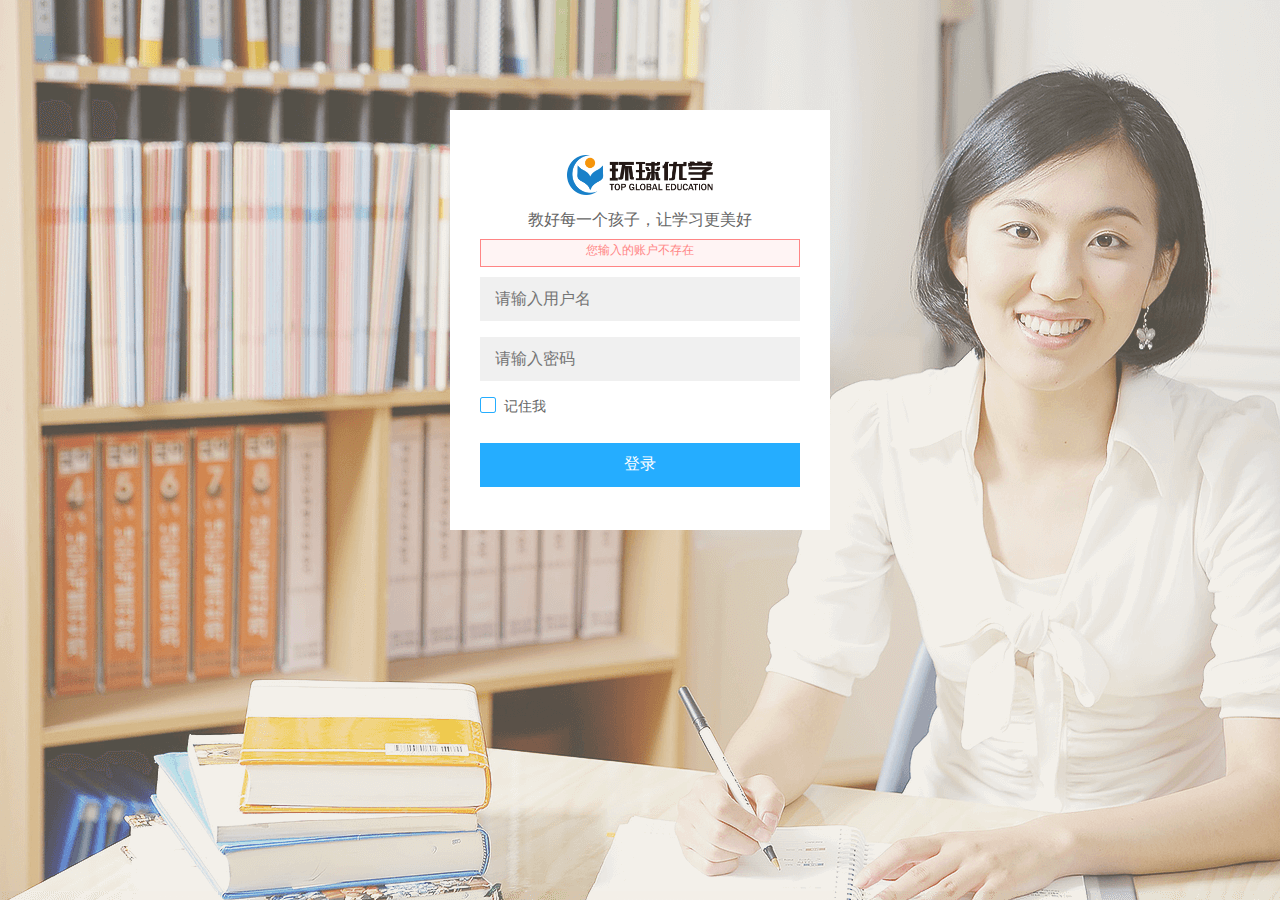
==== index.html @ d29e45f5 "first commit" ====
<!DOCTYPE html>
<html lang="en">
<head>
    <meta charset="UTF-8">
    <title>Title</title>
    <link href="./css/typo.css" rel="stylesheet" type="text/css">
    <link href="./css/index.css" rel="stylesheet" type="text/css">
</head>
<body>
    <div class="container">
        <div class="main">
            <div class="load-image"></div>
            <p class="text">教好每一个孩子，让学习更美好</p>
            <p class="error">您输入的账户不存在</p>
            <input class="user" type="text" placeholder="请输入用户名">
            <input class="user" type="text" placeholder="请输入密码">
            <div class="check">
                <input type="checkbox" id="remember">
                <label for="remember">
                    <span class="check-image"></span>
                    <span class="check-text">记住我</span>
                </label>

            </div>
            <button>登录</button>
        </div>
    </div>
</body>
</html>
---- css/typo.css ----
@charset "utf-8";

/* 防止用户自定义背景颜色对网页的影响，添加让用户可以自定义字体 */
html {
  color: #333;
  background: #fff;
  -webkit-text-size-adjust: 100%;
  -ms-text-size-adjust: 100%;
  text-rendering: optimizelegibility;
}

/* 如果你的项目仅支持 IE9+ | Chrome | Firefox 等，推荐在 <html> 中添加 .borderbox 这个 class */
html.borderbox *, html.borderbox *:before, html.borderbox *:after {
  -moz-box-sizing: border-box;
  -webkit-box-sizing: border-box;
  box-sizing: border-box;
}

/* 内外边距通常让各个浏览器样式的表现位置不同 */
body, dl, dt, dd, ul, ol, li, h1, h2, h3, h4, h5, h6, pre, code, form, fieldset, legend, input, textarea, p, blockquote, th, td, hr, button, article, aside, details, figcaption, figure, footer, header, menu, nav, section {
  margin: 0;
  padding: 0;
}

/* 重设 HTML5 标签, IE 需要在 js 中 createElement(TAG) */
article, aside, details, figcaption, figure, footer, header, menu, nav, section {
  display: block;
}

/* HTML5 媒体文件跟 img 保持一致 */
audio, canvas, video {
  display: inline-block;
}

/* 要注意表单元素并不继承父级 font 的问题 */
body, button, input, select, textarea {
  font: 300 1em/1.8 PingFang SC, Lantinghei SC, Microsoft Yahei, Hiragino Sans GB, Microsoft Sans Serif, WenQuanYi Micro Hei, sans-serif;
}

button::-moz-focus-inner,
input::-moz-focus-inner {
  padding: 0;
  border: 0;
}

/* 去掉各Table cell 的边距并让其边重合 */
table {
  border-collapse: collapse;
  border-spacing: 0;
}

/* 去除默认边框 */
fieldset, img {
  border: 0;
}

/* 块/段落引用 */
blockquote {
  position: relative;
  color: #999;
  font-weight: 400;
  border-left: 1px solid #1abc9c;
  padding-left: 1em;
  margin: 1em 3em 1em 2em;
}

@media only screen and ( max-width: 640px ) {
  blockquote {
    margin: 1em 0;
  }
}

/* Firefox 以外，元素没有下划线，需添加 */
acronym, abbr {
  border-bottom: 1px dotted;
  font-variant: normal;
}

/* 添加鼠标问号，进一步确保应用的语义是正确的（要知道，交互他们也有洁癖，如果你不去掉，那得多花点口舌） */
abbr {
  cursor: help;
}

/* 一致的 del 样式 */
del {
  text-decoration: line-through;
}

address, caption, cite, code, dfn, em, th, var {
  font-style: normal;
  font-weight: 400;
}

/* 去掉列表前的标识, li 会继承，大部分网站通常用列表来很多内容，所以应该当去 */
ul, ol {
  list-style: none;
}

/* 对齐是排版最重要的因素, 别让什么都居中 */
caption, th {
  text-align: left;
}

q:before, q:after {
  content: '';
}

/* 统一上标和下标 */
sub, sup {
  font-size: 75%;
  line-height: 0;
  position: relative;
}

:root sub, :root sup {
  vertical-align: baseline; /* for ie9 and other modern browsers */
}

sup {
  top: -0.5em;
}

sub {
  bottom: -0.25em;
}

/* 让链接在 hover 状态下显示下划线 */
a {
  color: #1abc9c;
}

a:hover {
  text-decoration: underline;
}

.typo a {
  border-bottom: 1px solid #1abc9c;
}

.typo a:hover {
  border-bottom-color: #555;
  color: #555;
  text-decoration: none;
}

/* 默认不显示下划线，保持页面简洁 */
ins, a {
  text-decoration: none;
}

/* 专名号：虽然 u 已经重回 html5 Draft，但在所有浏览器中都是可以使用的，
 * 要做到更好，向后兼容的话，添加 class="typo-u" 来显示专名号
 * 关于 <u> 标签：http://www.whatwg.org/specs/web-apps/current-work/multipage/text-level-semantics.html#the-u-element
 * 被放弃的是 4，之前一直搞错 http://www.w3.org/TR/html401/appendix/changes.html#idx-deprecated
 * 一篇关于 <u> 标签的很好文章：http://html5doctor.com/u-element/
 */
u, .typo-u {
  text-decoration: underline;
}

/* 标记，类似于手写的荧光笔的作用 */
mark {
  background: #fffdd1;
  border-bottom: 1px solid #ffedce;
  padding: 2px;
  margin: 0 5px;
}

/* 代码片断 */
pre, code, pre tt {
  font-family: Courier, 'Courier New', monospace;
}

pre {
  background: #f8f8f8;
  border: 1px solid #ddd;
  padding: 1em 1.5em;
  display: block;
  -webkit-overflow-scrolling: touch;
}

/* 一致化 horizontal rule */
hr {
  border: none;
  border-bottom: 1px solid #cfcfcf;
  margin-bottom: 0.8em;
  height: 10px;
}

/* 底部印刷体、版本等标记 */
small, .typo-small,
  /* 图片说明 */
figcaption {
  font-size: 0.9em;
  color: #888;
}

strong, b {
  font-weight: bold;
  color: #000;
}

/* 可拖动文件添加拖动手势 */
[draggable] {
  cursor: move;
}

.clearfix:before, .clearfix:after {
  content: "";
  display: table;
}

.clearfix:after {
  clear: both;
}

.clearfix {
  zoom: 1;
}

/* 强制文本换行 */
.textwrap, .textwrap td, .textwrap th {
  word-wrap: break-word;
  word-break: break-all;
}

.textwrap-table {
  table-layout: fixed;
}

/* 提供 serif 版本的字体设置: iOS 下中文自动 fallback 到 sans-serif */
.serif {
  font-family: Palatino, Optima, Georgia, serif;
}

/* 保证块/段落之间的空白隔行 */
.typo p, .typo pre, .typo ul, .typo ol, .typo dl, .typo form, .typo hr, .typo table,
.typo-p, .typo-pre, .typo-ul, .typo-ol, .typo-dl, .typo-form, .typo-hr, .typo-table, blockquote {
  margin-bottom: 1.2em
}

h1, h2, h3, h4, h5, h6 {
  font-family: PingFang SC, Verdana, Helvetica Neue, Microsoft Yahei, Hiragino Sans GB, Microsoft Sans Serif, WenQuanYi Micro Hei, sans-serif;
  font-weight: 100;
  color: #000;
  line-height: 1.35;
}

/* 标题应该更贴紧内容，并与其他块区分，margin 值要相应做优化 */
.typo h1, .typo h2, .typo h3, .typo h4, .typo h5, .typo h6,
.typo-h1, .typo-h2, .typo-h3, .typo-h4, .typo-h5, .typo-h6 {
  margin-top: 1.2em;
  margin-bottom: 0.6em;
  line-height: 1.35;
}

.typo h1, .typo-h1 {
  font-size: 2em;
}

.typo h2, .typo-h2 {
  font-size: 1.8em;
}

.typo h3, .typo-h3 {
  font-size: 1.6em;
}

.typo h4, .typo-h4 {
  font-size: 1.4em;
}

.typo h5, .typo h6, .typo-h5, .typo-h6 {
  font-size: 1.2em;
}

/* 在文章中，应该还原 ul 和 ol 的样式 */
.typo ul, .typo-ul {
  margin-left: 1.3em;
  list-style: disc;
}

.typo ol, .typo-ol {
  list-style: decimal;
  margin-left: 1.9em;
}

.typo li ul, .typo li ol, .typo-ul ul, .typo-ul ol, .typo-ol ul, .typo-ol ol {
  margin-bottom: 0.8em;
  margin-left: 2em;
}

.typo li ul, .typo-ul ul, .typo-ol ul {
  list-style: circle;
}

/* 同 ul/ol，在文章中应用 table 基本格式 */
.typo table th, .typo table td, .typo-table th, .typo-table td, .typo table caption {
  border: 1px solid #ddd;
  padding: 0.5em 1em;
  color: #666;
}

.typo table th, .typo-table th {
  background: #fbfbfb;
}

.typo table thead th, .typo-table thead th {
  background: #f1f1f1;
}

.typo table caption {
  border-bottom: none;
}

/* 去除 webkit 中 input 和 textarea 的默认样式  */
.typo-input, .typo-textarea {
  -webkit-appearance: none;
  border-radius: 0;
}

.typo-em, .typo em, legend, caption {
  color: #000;
  font-weight: inherit;
}

/* 着重号，只能在少量（少于100个字符）且全是全角字符的情况下使用 */
.typo-em {
  position: relative;
}

.typo-em:after {
  position: absolute;
  top: 0.65em;
  left: 0;
  width: 100%;
  overflow: hidden;
  white-space: nowrap;
  content: "・・・・・・・・・・・・・・・・・・・・・・・・・・・・・・・・・・・・・・・・・・・・・・・・・・・・・・・・・・・・・・・・・・・・・・・・・・・・・・・・・・・・・・・・・・・・・・・・・・・・";
}

/* Responsive images */
.typo img {
  max-width: 100%;
}


input,button,select,textarea{outline:none}
textarea{resize:none}
---- css/index.css ----
* {
    box-sizing: border-box;
}
html {
    height: 100%;
    margin: 0;
}

body {
    height: 100%;
    background-color: #fff;
    /*background-color: rgb(219,194,187);*/
}

input, button, select, textarea {
    outline:none;
    border-style: none;
}

textarea{
    resize:none;
}

.container {
    display: flex;
    justify-content: center;
    align-items: center;
    margin: 0 auto;
    height: 100%;
    min-width: 560px;
    max-width: 1980px;
    background: url('../img/background.png') no-repeat;
    background-size: cover;
}

.main {
    width: 380px;
    height: 420px;
    padding: 30px;
    background: #fff;
    transform: translateY(-130px);

}

.main .load-image {
    height: 70px;
    background: url('../img/logo.png') center no-repeat;
    background-size: 146px;
}

.main .text {
    margin-top: -4px;
    font-size: 16px;
    color: #666666;
    text-align: center;
}

.main .error {
    margin-top: 4px;
    margin-bottom: 2px;
    display: block;
    text-align: center;
    font-size: 12px;
    height: 28px;
    color: #ff8585;
    border: 1px solid #ff8585;
    background-color: #fff4f4;
}

.main .user {
    margin: 8px 0;
    width: 100%;
    height: 44px;
    font-size: 16px;
    cursor: text;
    color: #666666;
    padding-left: 15px;
    background-color: #f0f0f0;
}

.main .user:focus {
    padding-left: 13px;
    border-left: 2px solid #25adff;
}

.main .check {
    padding-top: 5px;
    padding-bottom: 20px;
}

.check .check-image {
    display: inline-block;
    width: 16px;
    height: 16px;
    background: url('../img/check_icon1.png') no-repeat center;
    background-size: 16px 16px;
}

.check .check-text {
    vertical-align: top;
    font-size: 14px;
    color: #666666;
    padding-left: 8px;
    -moz-user-select:none; // 文字不让选中
    -khtml-user-select:none;
    -webkit-user-select:none;
}

.check input {
    opacity: 0;
    position: absolute;
}

.check input:checked + label .check-image{
    background: url('../img/check_icon2.png') no-repeat center;
    background-size: 16px 16px;
}

.check label {
    font-size: 0;
    padding: 8px 10px 8px 0;
}

.main button {
    display: block;
    width: 100%;
    height: 44px;
    cursor: pointer;
    background-color: #25adff;
    font-size: 16px;
    color: #ffffff;
}
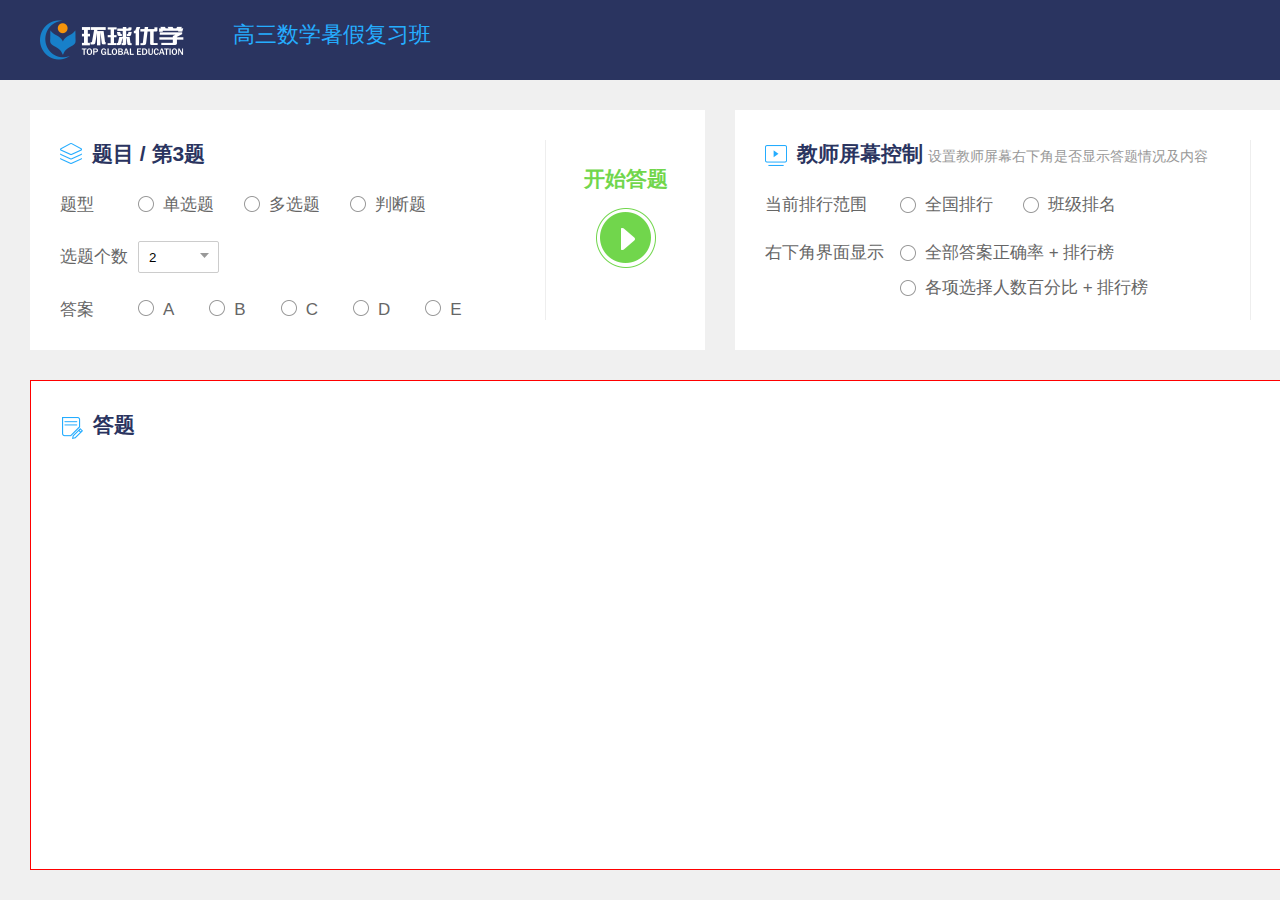
==== commit ccf900a9: "left and right" ====
--- a/index.html
+++ b/index.html
@@ -3,26 +3,152 @@
 <head>
     <meta charset="UTF-8">
     <title>Title</title>
-    <link href="./css/typo.css" rel="stylesheet" type="text/css">
-    <link href="./css/index.css" rel="stylesheet" type="text/css">
+    <link rel="stylesheet" href="./css/style.css">
+    <link rel="stylesheet" href="./css/index.css">
 </head>
 <body>
     <div class="container">
+        <div class="layer">
+            <div class="layer-main">
+                <span class="layer-title">选择课程</span>
+                <!--<div class="layer-select">-->
+                    <!--<label class="layer-text" for="layer-input">选择课程</label>-->
+                    <!--<select name="" id="">-->
+                        <!--<option>一年级数学暑期提高班</option>-->
+                        <!--<option>二年级数学暑期提高班</option>-->
+                        <!--<option>三年级数学暑期提高班</option>-->
+                        <!--<option>四年级数学暑期提高班</option>-->
+                        <!--<option>五年级数学暑期提高班</option>-->
+                    <!--</select>-->
+                <!--</div>-->
+                <label class="layer-text" for="layer-input">选择课程</label>
+                <div class="layer-choice">
+                    <input type="text" id="layer-input" placeholder="四年级数学暑期提高班">
+                    <ul>
+                        <li>一年级数学暑期提高班</li>
+                        <li>二年级数学暑期提高班</li>
+                        <li>三年级数学暑期提高班</li>
+                        <li>四年级数学暑期提高班</li>
+                        <li>五年级数学暑期提高班</li>
+                        <li>六年级数学暑期提高班</li>
+                        <li>七年级数学暑期提高班</li>
+                    </ul></div>
+                <button class="login">开始上课</button>
+            </div>
+        </div>
+        <header>
+            <p class="logo"></p>
+            <span class="title">高三数学暑假复习班</span>
+            <span class="header-right">退出</span>
+            <span class="header-right user">JayLiu</span>
+        </header>
         <div class="main">
-            <div class="load-image"></div>
-            <p class="text">教好每一个孩子，让学习更美好</p>
-            <p class="error">您输入的账户不存在</p>
-            <input class="user" type="text" placeholder="请输入用户名">
-            <input class="user" type="text" placeholder="请输入密码">
-            <div class="check">
-                <input type="checkbox" id="remember">
-                <label for="remember">
-                    <span class="check-image"></span>
-                    <span class="check-text">记住我</span>
-                </label>
-
+            <div class="main-top">
+                <div class="main-left">
+                    <div class="content">
+                        <span class="title">题目 / 第3题</span>
+                        <div class="choice question-type">
+                            <span class="text">题型</span>
+                            <label>
+                                <input type="radio" name="question-type">
+                                <span class="check-image"></span>
+                                <span class="check-text">单选题</span>
+                            </label>
+                            <label>
+                                <input type="radio" name="question-type">
+                                <span class="check-image"></span>
+                                <span class="check-text">多选题</span>
+                            </label>
+                            <label>
+                                <input type="radio" name="question-type">
+                                <span class="check-image"></span>
+                                <span class="check-text">判断题</span>
+                            </label>
+                        </div>
+                        <div class="choice number">
+                            <span class="text">选题个数</span>
+                            <select name="" id="">
+                                <option value="">2</option>
+                                <option value="">3</option>
+                                <option value="">4</option>
+                                <option value="">5</option>
+                            </select>
+                        </div>
+                        <div class="choice answer">
+                            <span class="text">答案</span>
+                            <label>
+                                <input type="checkbox" name="answer">
+                                <span class="check-image"></span>
+                                <span class="check-text">A</span>
+                            </label>
+                            <label>
+                                <input type="checkbox" name="answer">
+                                <span class="check-image"></span>
+                                <span class="check-text">B</span>
+                            </label>
+                            <label>
+                                <input type="checkbox" name="answer">
+                                <span class="check-image"></span>
+                                <span class="check-text">C</span>
+                            </label>
+                            <label>
+                                <input type="checkbox" name="answer">
+                                <span class="check-image"></span>
+                                <span class="check-text">D</span>
+                            </label>
+                            <label>
+                                <input type="checkbox" name="answer">
+                                <span class="check-image"></span>
+                                <span class="check-text">E</span>
+                            </label>
+                        </div>
+                    </div>
+                    <div class="operate">
+                        <span class="text">开始答题</span>
+                    </div>
+                </div>
+                <div class="main-right">
+                    <div class="content">
+                        <span class="title">教师屏幕控制</span>
+                        <span class="spec">设置教师屏幕右下角是否显示答题情况及内容</span>
+                        <div class="choice range">
+                            <span class="text">当前排行范围</span>
+                            <label>
+                                <input type="radio" name="range">
+                                <span class="check-image"></span>
+                                <span class="check-text">全国排行</span>
+                            </label>
+                            <label>
+                                <input type="radio" name="range">
+                                <span class="check-image"></span>
+                                <span class="check-text">班级排名</span>
+                            </label>
+                        </div>
+                        <div class="choice show">
+                            <span class="text">右下角界面显示</span>
+                            <label>
+                            <input type="radio" name="range">
+                            <span class="check-image"></span>
+                            <span class="check-text">各项选择人数百分比 + 排行榜</span>
+                        </label>
+                            <label>
+                                <input type="radio" name="range">
+                                <span class="check-image"></span>
+                                <span class="check-text">全部答案正确率 + 排行榜</span>
+                            </label>
+                        </div>
+                    </div>
+                    <div class="operate">
+                        <span class="text">排行榜</span>
+                        <span class="text">显示中</span>
+                    </div>
+                </div>
             </div>
-            <button>登录</button>
+            <div class="main-bottom">
+                <div class="content">
+                    <span class="title">答题</span>
+                </div>
+            </div>
         </div>
     </div>
 </body>
--- a/css/style.css
+++ b/css/style.css
@@ -0,0 +1,54 @@
+* {
+    box-sizing: border-box;
+    padding: 0;
+    margin: 0;
+}
+
+html {
+    height: 100%;
+    margin: 0;
+}
+
+body {
+    height: 100%;
+    background-color: #fff;
+    font-family: "Microsoft YaHei", Arial, Verdana, Helvetica, sans-serif;
+    font-size: 14px;
+    /*background-color: rgb(219,194,187);*/
+}
+
+input, button, select, textarea {
+    outline:none;
+    border-style: none;
+}
+
+textarea{
+    resize:none;
+}
+
+a{
+    outline: none;
+    text-decoration:none;
+}
+
+a:focus, a:active, a:hover, a:link{
+    outline: none;
+    text-decoration: none;
+}
+
+h1, h2, h3, h4, h5 {
+    font-family: 'Open Sans', sans-serif;
+}
+
+label {
+    font-weight: 500;
+}
+
+hr {
+    border-color: #ddd;
+}
+
+ul, li {
+    text-decoration: none;
+    list-style-type: none;
+}--- a/css/index.css
+++ b/css/index.css
@@ -1,129 +1,145 @@
-* {
-    box-sizing: border-box;
-}
-html {
+/*container*/
+.container {
+    width: 1440px;
+    margin: 0 auto;
+}
+
+/*----------浮层layer----------*/
+.layer {
+    position: fixed;
+    display: none;
+    /*display: flex;*/
+    align-items: center;
+    justify-content: center;
+    width: 100%;
     height: 100%;
-    margin: 0;
-}
-
-body {
-    height: 100%;
-    background-color: #fff;
-    /*background-color: rgb(219,194,187);*/
-}
-
-input, button, select, textarea {
-    outline:none;
-    border-style: none;
-}
-
-textarea{
-    resize:none;
-}
-
-.container {
-    display: flex;
-    justify-content: center;
-    align-items: center;
-    margin: 0 auto;
-    height: 100%;
-    min-width: 560px;
-    max-width: 1980px;
-    background: url('../img/background.png') no-repeat;
-    background-size: cover;
-}
-
-.main {
-    width: 380px;
-    height: 420px;
+    z-index: 5;
+    background-color: #2a3460;
+    opacity: 0.7;
+}
+
+.layer-main {
+    position: relative;
+    width: 576px;
+    height: 360px;
     padding: 30px;
-    background: #fff;
-    transform: translateY(-130px);
-
-}
-
-.main .load-image {
-    height: 70px;
-    background: url('../img/logo.png') center no-repeat;
-    background-size: 146px;
-}
-
-.main .text {
-    margin-top: -4px;
+    background-color: #ffffff;
+    border: 1px solid red;
+}
+
+.layer-main .layer-title {
+    font-size: 21px;
+    line-height: 30px;
+    color: #2a3460;
+    padding-left: 32px;
+    margin-bottom: 30px;
+}
+
+.layer-main .layer-title:before {
+    content: url('../img/book.png');
+    display: block;
+    position: absolute;
+    width: 22px;
+    height: 22px;
+    margin-left: -32px;
+    margin-top: 4px;
+}
+
+.layer-main .layer-text {
+    vertical-align: top;
+    font-size: 17px;
+    color: #666666;
+    line-height: 30px;
+    /*margin-right: 30px;*/
+}
+
+/*.layer-main select {*/
+    /*border: 1px solid #eeeeee;*/
+    /*background: #ffffff;*/
+    /*font-size: 16px;*/
+    /*line-height: 1;*/
+    /*height: 36px;*/
+    /*width: 320px;*/
+    /*border-radius: 4px;*/
+    /*padding: 0 10px;*/
+/*}*/
+
+.layer-main .layer-choice {
+    display: inline-block;
+    position: absolute;
+    left: 128px;
+}
+
+.layer-main #layer-input {
+    border: 1px solid #eeeeee;
+    background: #ffffff;
     font-size: 16px;
-    color: #666666;
-    text-align: center;
-}
-
-.main .error {
-    margin-top: 4px;
-    margin-bottom: 2px;
-    display: block;
-    text-align: center;
-    font-size: 12px;
-    height: 28px;
-    color: #ff8585;
-    border: 1px solid #ff8585;
-    background-color: #fff4f4;
-}
-
-.main .user {
-    margin: 8px 0;
-    width: 100%;
-    height: 44px;
+    line-height: 36px;
+    width: 320px;
+    border-radius: 4px;
+    padding: 0 10px;
+}
+
+.layer-main .layer-choice:before {
+    position: absolute;
+    right: 11px;
+    content: url('../img/choice.png');
+    display: block;
+    width: 9px;
+    height: 5px;
+}
+
+.layer-main .layer-choice ul {
+    position: relative;  // 为了z-index
+    width: 320px;
+    height: 180px;
+    overflow: auto;
+    border: 1px solid #eeeeee;
+    z-index: 6;
+}
+
+.layer-main .layer-choice ul::-webkit-scrollbar-corner {
+    display: none;
+    width: 0;
+    height: 0;
+}
+
+.layer-main .layer-choice ul::-webkit-scrollbar {
+    width: 5px;
+    background-color: #ffffff; /* or add it to the track */
+}
+/* Add a thumb */
+.layer-main .layer-choice ul::-webkit-scrollbar-thumb {
+    background: #d8d8d8;
+    border-radius: 2px;
+    height: 100px;
+}
+
+.layer-main .layer-choice li {
+    border-bottom: 1px solid #eeeeee;
+    background: #ffffff;
     font-size: 16px;
-    cursor: text;
-    color: #666666;
-    padding-left: 15px;
-    background-color: #f0f0f0;
-}
-
-.main .user:focus {
-    padding-left: 13px;
-    border-left: 2px solid #25adff;
-}
-
-.main .check {
-    padding-top: 5px;
-    padding-bottom: 20px;
-}
-
-.check .check-image {
-    display: inline-block;
-    width: 16px;
-    height: 16px;
-    background: url('../img/check_icon1.png') no-repeat center;
-    background-size: 16px 16px;
-}
-
-.check .check-text {
-    vertical-align: top;
-    font-size: 14px;
-    color: #666666;
-    padding-left: 8px;
-    -moz-user-select:none; // 文字不让选中
-    -khtml-user-select:none;
-    -webkit-user-select:none;
-}
-
-.check input {
-    opacity: 0;
-    position: absolute;
-}
-
-.check input:checked + label .check-image{
-    background: url('../img/check_icon2.png') no-repeat center;
-    background-size: 16px 16px;
-}
-
-.check label {
-    font-size: 0;
-    padding: 8px 10px 8px 0;
-}
-
-.main button {
-    display: block;
-    width: 100%;
+    line-height: 36px;
+    width: 100%;
+    padding: 0 10px;
+}
+
+.layer-main .layer-choice li:hover {
+    background: #f7f7f7;
+    cursor: default;
+}
+
+.layer-main .layer-choice li:active {
+    color: #25adff;
+}
+
+
+.layer-main button {
+    position: absolute;
+    bottom: 30px;
+    left: 128px;
+    display: block;
+    width: 320px;
     height: 44px;
     cursor: pointer;
     background-color: #25adff;
@@ -131,3 +147,321 @@
     color: #ffffff;
 }
 
+
+/*--------header---------*/
+header {
+    width: 100%;
+    height: 80px;
+    padding: 20px 40px;
+    background-color: #2a3460;
+}
+
+header .logo {
+    display: inline-block;
+    vertical-align: top;
+    width: 144px;
+    height: 40px;
+    margin-right: 45px;
+    background: url('../img/index-logo.png') center no-repeat;
+    background-size: 144px 40px;
+}
+
+header .title {
+    display: inline;
+    vertical-align: top;
+    font-size: 22px;
+    color: #25adff;
+}
+
+header .header-right {
+    float: right;
+    padding-left: 25px;
+    padding-top: 10px;
+    color: #f0f0f0;
+    font-size: 14px;
+    vertical-align: bottom;
+}
+
+header .user:before {
+    position: absolute;
+    width: 14px;
+    height: 15px;
+    content: url('../img/user.png');
+    margin-left: -25px;
+    margin-top: 1px;
+}
+/*-------main 公共----------*/
+.main {
+    padding: 30px;
+    background: #f0f0f0;
+}
+
+.main-top {
+    height: 240px;
+    width: 100%;
+    font-size: 0;
+}
+
+.main-top .content {
+    display: inline-block;
+    height: 100%;
+    font-size: 0;
+}
+
+.main-top .text, .main-top .check-text {
+    font-size: 17px;
+    color: #666666;
+}
+
+.main-top .operate {
+    float: right;
+    border-left: 1px solid #eeeeee;
+    height: 100%;
+    width: 160px;
+}
+
+.main .title {
+    display: inline-block;
+    font-size: 21px;
+    font-weight: 700;
+    color: #2a3460;
+    padding-left: 32px;
+}
+
+.main .title:before {
+    display: block;
+    position: absolute;
+    width: 22px;
+    height: 22px;
+    margin-left: -32px;
+    margin-top: 2px;
+}
+
+.main-left .title:before {
+    content: url('../img/question.png');
+}
+.main-right .title:before {
+    content: url('../img/screen.png');
+    margin-top: 4px;
+}
+.main-bottom .title:before {
+    content: url('../img/result.png');
+    margin-top: 6px;
+}
+
+.main .choice input {
+    position: absolute;
+    opacity: 0;
+}
+
+.main-top .choice {
+    margin: 25px 0;
+}
+
+.main .text, .main .check-text {
+    -moz-user-select:none; // 文字不让选中
+    -khtml-user-select:none;
+    -webkit-user-select:none;
+}
+
+/*-----------main-left-----------*/
+.main-left {
+    vertical-align: top;
+    font-size: 16px;
+    display: inline-block;
+    width: 675px;
+    height: 100%;
+    padding: 30px 0 30px 30px;
+    margin-right: 30px;
+    background-color: #ffffff;
+}
+
+.main-left .text {
+    display: inline-block;
+    width: 73px;
+}
+
+/*question-type*/
+.main-left .question-type label {
+    margin-left: 15px;
+    padding: 20px 10px 10px 30px; // 增加点击区域
+}
+
+.main-left .question-type label:first-of-type {
+    margin-left: 0;
+}
+.main-left .question-type label .check-image {
+    content: url('../img/single.png');
+    display: inline-block;
+    width: 16px;
+    height: 16px;
+    position: absolute;
+    margin-top: 3px;
+    margin-left: -25px;
+}
+
+.main-left .question-type input:checked + .check-image {
+    content: url('../img/single-checked.png');
+}
+
+/*number*/
+.main-left .number select {
+    background: transparent;
+    width: 81px;
+    height: 32px;
+    border: 1px solid #cccccc;
+    border-radius: 2px;
+    margin-left: 5px;
+    padding: 0 10px;
+    -webkit-appearance: none;
+}
+
+.main-left .number:after {
+    content: url('../img/choice.png');
+    display: inline-block;
+    position: absolute;
+    width: 9px;
+    height: 5px;
+    margin-top: 12px;
+    margin-left: -19px;
+}
+
+/*answer*/
+.main-left .answer label {
+    margin-left: 20px;
+    padding: 20px 10px 10px 30px; // 增加点击区域
+}
+
+.main-left .answer label:first-of-type {
+    margin-left: 0;
+}
+
+.main-left .answer label .check-image {
+    content: url('../img/single.png');
+    display: inline-block;
+    width: 16px;
+    height: 16px;
+    position: absolute;
+    margin-top: 2px;
+    margin-left: -25px;
+}
+
+.main-left .answer label input:checked+.check-image {
+    content: url('../img/single-checked.png');
+}
+
+/*main-left operate*/
+.main-top .operate .text {
+    display: block;
+    width: 100%;
+    padding: 25px 0 15px 0;
+    text-align: center;
+    font-size: 21px;
+    color: #71d64c;
+    font-weight: 700;
+}
+
+.main-left .operate:after {
+    content: url('../img/start-icon.png');
+    display: block;
+    margin: 0 auto;
+    width: 60px;
+    height: 60px;
+}
+
+/*main-right*/
+.main-right {
+    vertical-align: top;
+    display: inline-block;
+    font-size: 16px;
+    width: 675px;
+    height: 100%;
+    padding: 30px 0 30px 30px;
+    background-color: #ffffff;
+}
+
+.main-right .text {
+    display: inline-block;
+    width: 130px;
+}
+
+.main-right .content .spec {
+    display: inline-block;
+    font-size: 14px;
+    margin-left: 5px;
+    color: #999999;
+}
+
+/*range*/
+.main-right .range label {
+    margin-left: 15px;
+    padding: 20px 10px 10px 30px; // 增加点击区域
+}
+
+.main-right .range label:first-of-type {
+    margin-left: 0;
+}
+.main-right .range label .check-image {
+    content: url('../img/single.png');
+    display: inline-block;
+    width: 16px;
+    height: 16px;
+    position: absolute;
+    margin-top: 4px;
+    margin-left: -25px;
+}
+
+.main-right .range input:checked + .check-image {
+    content: url('../img/single-checked.png');
+}
+
+/*show*/
+.main-right .show label {
+    padding: 20px 10px 5px 30px; // 增加点击区域
+}
+
+.main-right .show label:first-of-type {
+    position: absolute;
+    padding: 0 30px 10px 30px;
+    margin-top: 35px;
+}
+.main-right .show label .check-image {
+    content: url('../img/single.png');
+    display: inline-block;
+    width: 16px;
+    height: 16px;
+    position: absolute;
+    margin-top: 4px;
+    margin-left: -25px;
+}
+
+.main-right .show input:checked + .check-image {
+    content: url('../img/single-checked.png');
+}
+/*main-right operate*/
+.main-right .operate .text:first-of-type {
+    padding-bottom: 0;
+}
+
+.main-right .operate .text:last-of-type {
+    padding-top: 0;
+    padding-bottom: 20px;
+}
+
+.main-right .operate:after {
+    content: url('../img/open.png');
+    display: block;
+    margin: 0 auto;
+    width: 75px;
+    height: 37px;
+}
+
+/*main-bottom*/
+.main-bottom {
+    height: 490px;
+    width: 100%;
+    padding:30px;
+    margin-top: 30px;
+    border: 1px solid red;
+    background-color: #ffffff;
+}
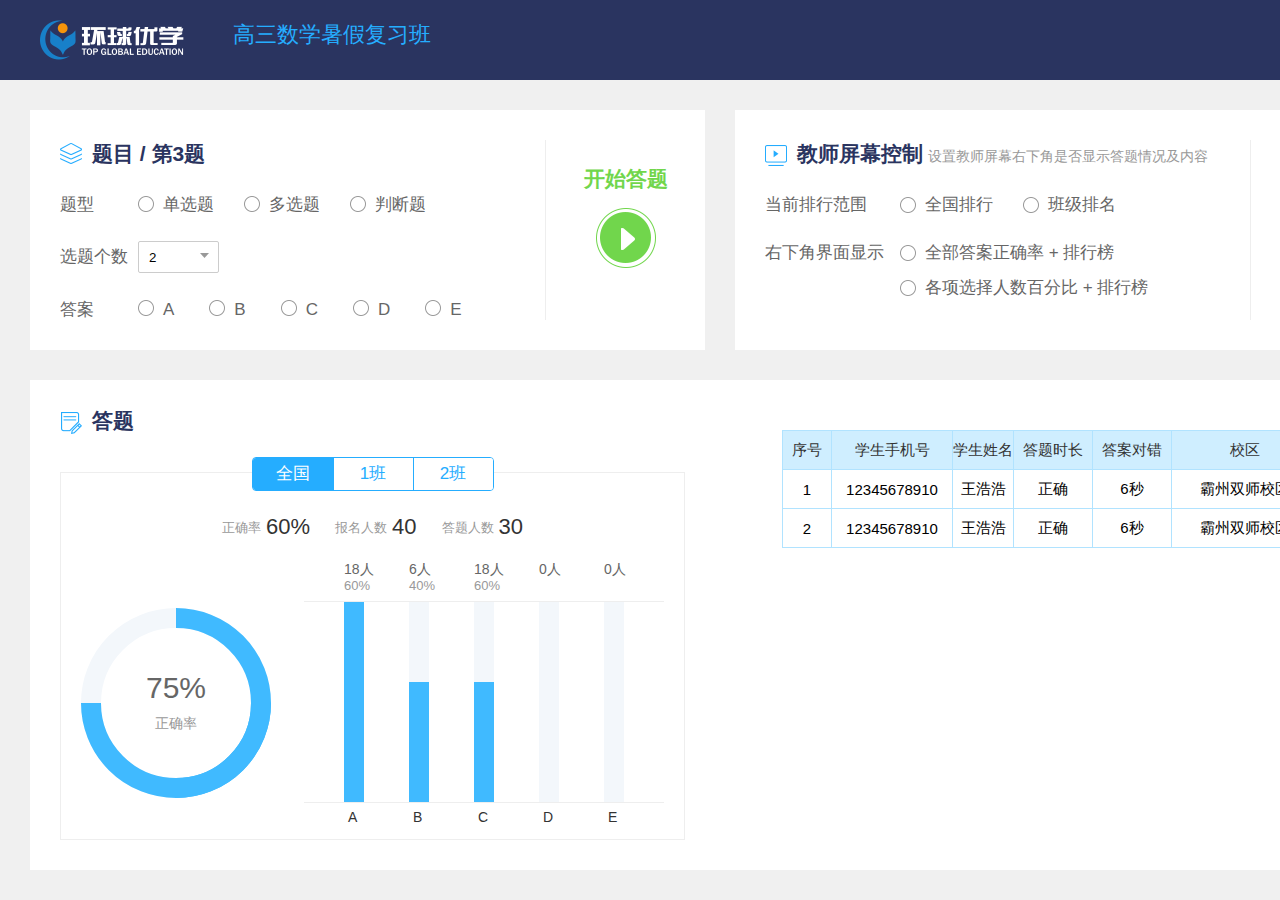
==== commit 876e7a18: "index.html" ====
--- a/index.html
+++ b/index.html
@@ -5,6 +5,7 @@
     <title>Title</title>
     <link rel="stylesheet" href="./css/style.css">
     <link rel="stylesheet" href="./css/index.css">
+    <link rel="stylesheet" href="./css/progress-ring.css">
 </head>
 <body>
     <div class="container">
@@ -145,11 +146,101 @@
                 </div>
             </div>
             <div class="main-bottom">
-                <div class="content">
+                <div class="bottom-left">
                     <span class="title">答题</span>
+                    <div class="content">
+                        <ul class="classroom">
+                            <li class="selected">全国</li>
+                            <li>1班</li>
+                            <li>2班</li>
+                        </ul>
+                        <div class="count">
+                            <p><span class="text">正确率</span><span class="number">60%</span></p>
+                            <p><span class="text">报名人数</span><span class="number">40</span></p>
+                            <p><span class="text">答题人数</span><span class="number">30</span></p>
+                        </div>
+                        <div class="show">
+                            <div class="show-left">
+                                <div class="progress-ring" data-color="#f3f7fb, #40baff" data-duration="0.5">
+                                    <span>hello</span>
+                                </div>
+                            </div>
+                            <div class="show-right">
+                                <div class="number show-detail">
+                                    <span>18人</span>
+                                    <span>6人</span>
+                                    <span>18人</span>
+                                    <span>0人</span>
+                                    <span>0人</span>
+                                </div>
+                                <div class="percent show-detail">
+                                    <span>60%</span>
+                                    <span>40%</span>
+                                    <span>60%</span>
+                                    <span></span>
+                                    <span></span>
+                                </div>
+                                <div class="progress show-detail">
+                                    <span></span>
+                                    <span></span>
+                                    <span></span>
+                                    <span></span>
+                                    <span></span>
+                                </div>
+                                <div class="choice show-detail">
+                                    <span>A</span>
+                                    <span>B</span>
+                                    <span>C</span>
+                                    <span>D</span>
+                                    <span>E</span>
+                                </div>
+                            </div>
+                        </div>
+                    </div>
+                </div>
+                <div class="bottom-right">
+                    <table>
+                        <tr>
+                            <th>序号</th>
+                            <th>学生手机号</th>
+                            <th>学生姓名</th>
+                            <th>答题时长</th>
+                            <th>答案对错</th>
+                            <th>校区</th>
+                            <th>班级</th>
+                        </tr>
+                        <tr>
+                            <td>1</td>
+                            <td>12345678910</td>
+                            <td>王浩浩</td>
+                            <td>正确</td>
+                            <td>6秒</td>
+                            <td>霸州双师校区</td>
+                            <td>6班</td>
+                        </tr>
+                        <tr>
+                            <td>2</td>
+                            <td>12345678910</td>
+                            <td>王浩浩</td>
+                            <td>正确</td>
+                            <td>6秒</td>
+                            <td>霸州双师校区</td>
+                            <td>6班</td>
+                        </tr>
+                    </table>
+                </div>
+                <div class="internet">
+                    <img src="./img/internet.png" alt="网路连接出错">
+                    <p class="text">网络异常，页面内容无法显示</p>
+                    <p class="refresh">刷新</p>
                 </div>
             </div>
         </div>
     </div>
 </body>
+<script src="./js/jquery-2.1.1.min.js"></script>
+<script src="./js/progress-ring.js"></script>
+<script>
+    $(".progress-ring").loadingRing();
+</script>
 </html>--- a/css/index.css
+++ b/css/index.css
@@ -246,7 +246,6 @@
 }
 .main-bottom .title:before {
     content: url('../img/result.png');
-    margin-top: 6px;
 }
 
 .main .choice input {
@@ -417,7 +416,7 @@
 
 /*show*/
 .main-right .show label {
-    padding: 20px 10px 5px 30px; // 增加点击区域
+    padding: 20px 10px 5px 30px; /*增加点击区域*/
 }
 
 .main-right .show label:first-of-type {
@@ -459,9 +458,227 @@
 /*main-bottom*/
 .main-bottom {
     height: 490px;
-    width: 100%;
+    width: 1380px;
     padding:30px;
     margin-top: 30px;
-    border: 1px solid red;
     background-color: #ffffff;
 }
+
+/*internet*/
+.main-bottom .internet {
+    text-align: center;
+    display: none;
+}
+
+.main-bottom .internet .text {
+    line-height: 1;
+    font-size: 15px;
+    color: #999999;
+    margin-top: 50px;
+}
+
+.main-bottom .internet .refresh {
+    line-height: 44px;
+    color: #ffffff;
+    font-size: 19px;
+    background: #ff9c0e;
+    width: 270px;
+    margin: 25px auto;
+}
+
+/*bottom-left*/
+.main-bottom .bottom-left {
+    display: inline-block
+}
+.main-bottom .title {
+    line-height: 1;
+    margin-bottom: 41px;
+}
+.main-bottom .content {
+    border: 1px solid #eeeeee;
+    text-align: center;
+    height: 368px;
+    width: 625px;
+}
+.main-bottom .classroom {
+    position: relative;
+    top: -16px;
+    display: inline-block;
+    border: 1px solid #25adff;
+    border-radius: 4px;
+    font-size: 0;
+    margin-bottom: 6px;
+    overflow: hidden;
+    cursor: pointer;
+}
+.main-bottom .classroom li{
+    display: inline-block;
+    font-size: 17px;
+    border-left: 1px solid #25adff;
+    width: 80px;
+    line-height: 32px;
+    color: #25adff;
+    text-align: center;
+    background-color: #ffffff;
+}
+
+.main-bottom .classroom li:first-of-type { border: none; }
+
+.main-bottom .classroom li.selected {
+    color: #ffffff;
+    background-color: #25adff;
+}
+.main-bottom .count {
+    font-size: 0;
+}
+.main-bottom .count p {
+    line-height: 1;
+    display: inline-block;
+    font-size: 13px;
+    color: #999999;
+    margin-left: 25px;
+}
+
+.main-bottom .count .text {
+    vertical-align: middle;
+}
+
+.main-bottom .count .number {
+    margin-left: 5px;
+    font-size: 22px;
+    color: #333333;
+    vertical-align: middle;
+}
+
+.main-bottom .count p:first-of-type {
+    margin-left: 0;
+}
+
+/*bottom-left show*/
+.bottom-left .show {
+    height: 300px;
+    position: relative;
+}
+
+.bottom-left .show-left {
+    position: absolute;
+    left: 20px;
+    bottom: 40px;
+}
+.bottom-left .progress-ring .progress-text {
+    margin-top: 65px;
+    text-align: center;
+    font-size: 30px;
+    color: #666666;
+    /* 进度文字颜色 */
+    line-height: 1;
+}
+.bottom-left .progress-ring .progress-percent {
+    margin-top: 13px;
+    display: block;
+    font-size: 14px;
+    color: #999999;
+}
+
+.bottom-left .show-right {
+    position: absolute;
+    width: 360px;
+    right: 20px;
+    bottom: 15px;
+}
+
+.bottom-left .show-right .show-detail {
+    text-align: left;
+    font-size: 0;
+}
+.bottom-left .show-right span {
+    line-height: 0.9;
+    display: inline-block;
+    width: 25px;
+    margin-left: 40px;
+    white-space: nowrap;
+}
+
+.bottom-left .show-right .number span {
+    font-size: 14px;
+    color: #666666;
+    margin-bottom:5px;
+}
+
+.bottom-left .show-right .percent span {
+    font-size: 13px;
+    color: #999999;
+    margin-bottom: 9px;
+}
+
+
+.bottom-left .show-right .progress {
+    box-sizing: content-box;
+    height: 200px;
+    border-top: 1px solid #eeeeee;
+    border-bottom: 1px solid #eeeeee;
+}
+
+.bottom-left .show-right .progress span {
+    position: relative;
+    width: 20px;
+    height: 100%;
+    margin-left: 45px;
+    background-color: #f3f7fb;
+    border-bottom-style: solid;
+    border-bottom-color: #40baff;
+
+}
+.bottom-left .show-right .progress span:first-of-type {
+    margin-left: 40px;
+}
+
+.bottom-left .show-right .progress span:nth-child(1) { border-bottom-width: 200px; }
+.bottom-left .show-right .progress span:nth-child(2) { border-bottom-width: 120px; }
+.bottom-left .show-right .progress span:nth-child(3) { border-bottom-width: 120px; }
+.bottom-left .show-right .progress span:nth-child(4) { border-bottom-width: 0px; }
+.bottom-left .show-right .progress span:nth-child(5) { border-bottom-width: 0px; }
+
+.bottom-left .show-right .choice span {
+    font-size: 14px;
+    color: #333333;
+    line-height: 0.8; /*微调上下content-area的margin为10/15px*/
+    margin-top: 9px;
+    padding-left: 4px;
+}
+
+/*bottom-right*/
+.bottom-right {
+    float: right;
+    padding-top: 20px;
+}
+
+.bottom-right table {
+    text-align: center;
+    border-collapse:collapse;
+    border: 1px solid #b1e3ff;
+    max-height: 450px;
+    overflow: auto;
+}
+
+.bottom-right table th,td {
+    box-sizing: content-box;
+    border: 1px solid #b1e3ff;
+    font-size: 15px;
+    height: 38px;
+}
+
+.bottom-right th {
+    color: #333333;
+    font-weight: normal;
+    background-color: #cfeeff;
+}
+
+.bottom-right tr td:first-of-type { width: 48px; }
+.bottom-right tr td:nth-child(2) { width: 120px; }
+.bottom-right tr td:nth-child(30) { width: 88px; }
+.bottom-right tr td:nth-child(4) { width: 78px; }
+.bottom-right tr td:nth-child(5) { width: 78px; }
+.bottom-right tr td:nth-child(6) { width: 146px; }
+.bottom-right tr td:nth-child(7) { width: 60px; }
+
--- a/css/progress-ring.css
+++ b/css/progress-ring.css
@@ -0,0 +1,62 @@
+@charset "UTF-8";
+@-webkit-keyframes toggle {
+  0% {
+    opacity: 0;
+  }
+
+  100% {
+    opacity: 1;
+  }
+}
+@keyframes toggle {
+  0% {
+    opacity: 0;
+  }
+
+  100% {
+    opacity: 1;
+  }
+}
+.progress-ring {
+  position: relative;
+  top: 0;
+  left: 0;
+  height: 190px;
+  width: 190px;
+}
+.progress-ring div {
+  position: absolute;
+  top: 0;
+  left: 0;
+  height: 190px;
+  width: 190px;
+  /* 圆环宽高，可自定义 */
+  border: 20px solid transparent;
+  border-radius: 50%;
+  -webkit-box-sizing: border-box;
+  -moz-box-sizing: border-box;
+  box-sizing: border-box;
+}
+.progress-ring .progress-left, .progress-ring .progress-right, .progress-ring .progress-cover {
+  clip: rect(0 95px 190px 0);
+  /* rect( [0 | <width/2> | <height> | 0] ) */
+}
+.progress-ring .progress-right {
+  opacity: 0;
+  -webkit-transform: rotate(180deg);
+  -ms-transform: rotate(180deg);
+  transform: rotate(180deg);
+}
+.progress-ring .progress-text {
+  border: none;
+  font-family: "Arial", sans-serif;
+  text-align: center;
+  font-size: 32.5px;
+  color: #949494;
+  /* 进度文字颜色 */
+  line-height: 190px;
+}
+.progress-ring .progress-percent {
+  font-size: .55em;
+  font-family: "Microsoft Yahei", sans-serif;
+}
